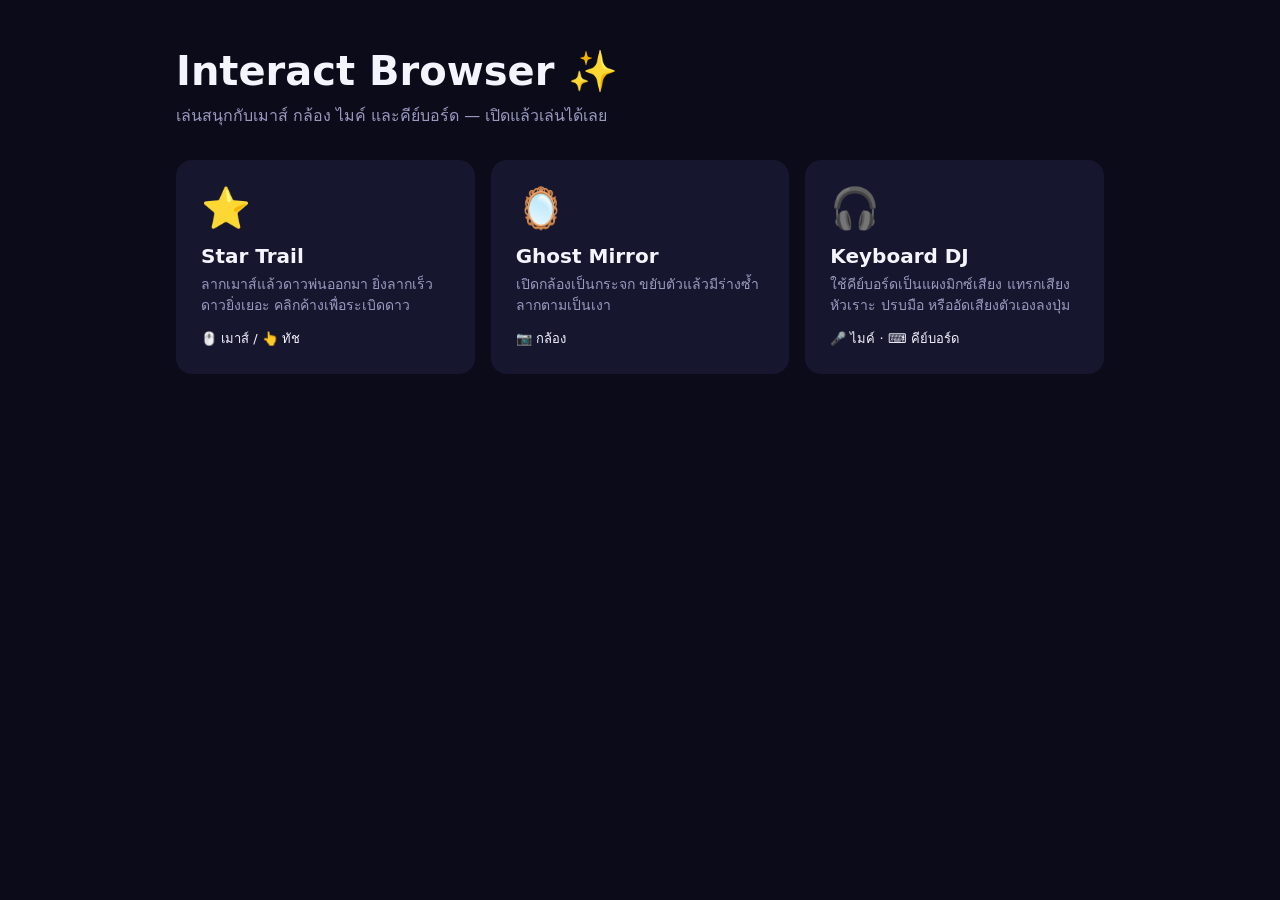
==== index.html @ 5eb58dcb "init" ====
<!doctype html>
<html lang="th">
<head>
  <meta charset="utf-8">
  <meta name="viewport" content="width=device-width, initial-scale=1, viewport-fit=cover">
  <title>Interact Browser</title>
  <link rel="stylesheet" href="css/common.css">
  <style>
    main { max-width: 960px; margin: 0 auto; padding: 48px 16px; }
    header h1 { font-size: 40px; margin: 0 0 8px; }
    header p { color: var(--muted); margin: 0 0 32px; }
    .grid { display: grid; grid-template-columns: repeat(auto-fill, minmax(260px, 1fr)); gap: 16px; }
    .card {
      display: block;
      padding: 24px;
      border-radius: var(--radius);
      background: var(--card);
      text-decoration: none;
      border: 1px solid transparent;
      transition: transform 0.15s, border-color 0.15s;
    }
    a.card:hover { transform: translateY(-4px); border-color: var(--accent); }
    .card .emoji { font-size: 40px; }
    .card h2 { margin: 12px 0 6px; font-size: 20px; }
    .card p { margin: 0 0 12px; color: var(--muted); font-size: 14px; line-height: 1.5; }
    .card .io { font-size: 13px; }
    .card.soon { opacity: 0.45; }
    .card.soon .io::after { content: " · เร็วๆ นี้"; color: var(--muted); }
  </style>
</head>
<body data-page="home">
  <main>
    <header>
      <h1>Interact Browser ✨</h1>
      <p>เล่นสนุกกับเมาส์ กล้อง ไมค์ และคีย์บอร์ด — เปิดแล้วเล่นได้เลย</p>
    </header>
    <div class="grid">
      <a class="card" href="star-trail.html">
        <div class="emoji">⭐</div>
        <h2>Star Trail</h2>
        <p>ลากเมาส์แล้วดาวพ่นออกมา ยิ่งลากเร็วดาวยิ่งเยอะ คลิกค้างเพื่อระเบิดดาว</p>
        <div class="io">🖱️ เมาส์ / 👆 ทัช</div>
      </a>
      <a class="card" href="ghost-mirror.html">
        <div class="emoji">🪞</div>
        <h2>Ghost Mirror</h2>
        <p>เปิดกล้องเป็นกระจก ขยับตัวแล้วมีร่างซ้ำลากตามเป็นเงา</p>
        <div class="io">📷 กล้อง</div>
      </a>
      <a class="card" href="keyboard-dj.html">
        <div class="emoji">🎧</div>
        <h2>Keyboard DJ</h2>
        <p>ใช้คีย์บอร์ดเป็นแผงมิกซ์เสียง แทรกเสียงหัวเราะ ปรบมือ หรืออัดเสียงตัวเองลงปุ่ม</p>
        <div class="io">🎤 ไมค์ · ⌨️ คีย์บอร์ด</div>
      </a>
    </div>
  </main>
  <script src="js/common.js"></script>
</body>
</html>
---- css/common.css ----
:root {
  --bg: #0b0b1a;
  --fg: #f4f4ff;
  --muted: #9a9ac0;
  --card: #16162e;
  --accent: #ffd166;
  --radius: 16px;
}

* { box-sizing: border-box; }

html, body {
  margin: 0;
  height: 100%;
  background: var(--bg);
  color: var(--fg);
  font-family: system-ui, -apple-system, "Segoe UI", "Noto Sans Thai", sans-serif;
}

a { color: inherit; }

/* ปุ่มกลับหน้าแรก ใช้ร่วมทุกหน้า */
.home-btn {
  position: fixed;
  top: 16px;
  left: 16px;
  z-index: 10;
  padding: 8px 14px;
  border-radius: 999px;
  background: rgba(255, 255, 255, 0.1);
  backdrop-filter: blur(6px);
  text-decoration: none;
  font-size: 14px;
}
.home-btn:hover { background: rgba(255, 255, 255, 0.2); }

/* แผงควบคุมลอยมุมขวาล่าง */
.panel {
  position: fixed;
  right: 16px;
  bottom: 16px;
  z-index: 10;
  display: flex;
  flex-direction: column;
  gap: 8px;
  padding: 12px;
  border-radius: var(--radius);
  background: rgba(22, 22, 46, 0.75);
  backdrop-filter: blur(8px);
  font-size: 13px;
  user-select: none;
}
.panel .row { display: flex; gap: 6px; align-items: center; flex-wrap: wrap; }
.panel .label { color: var(--muted); min-width: 44px; }

.chip {
  border: 1px solid rgba(255, 255, 255, 0.2);
  background: transparent;
  color: var(--fg);
  padding: 4px 10px;
  border-radius: 999px;
  cursor: pointer;
  font: inherit;
}
.chip:hover { border-color: rgba(255, 255, 255, 0.5); }
.chip.active { background: var(--accent); color: #1a1a1a; border-color: var(--accent); }

kbd {
  display: inline-block;
  padding: 1px 6px;
  border-radius: 4px;
  background: rgba(255, 255, 255, 0.12);
  font-family: ui-monospace, monospace;
  font-size: 12px;
}

.hint {
  position: fixed;
  left: 50%;
  top: 50%;
  transform: translate(-50%, -50%);
  text-align: center;
  color: var(--muted);
  pointer-events: none;
  transition: opacity 0.8s;
}
.hint h1 { color: var(--fg); margin: 0 0 8px; font-size: 32px; }
.hint.hidden { opacity: 0; }

.big-btn {
  padding: 14px 28px;
  border: 0;
  border-radius: 999px;
  background: var(--accent);
  color: #1a1a1a;
  font: inherit;
  font-size: 18px;
  font-weight: 600;
  cursor: pointer;
}
.big-btn:hover { filter: brightness(1.1); }

/* ปุ่มพับแผง — โชว์เฉพาะจอเล็ก */
.panel-toggle { display: none; }

/* หน้าต่างบันทึกไฟล์บนมือถือ */
.save-sheet {
  position: fixed;
  inset: 0;
  z-index: 30;
  display: flex;
  align-items: center;
  justify-content: center;
  padding: 16px;
  background: rgba(0, 0, 0, 0.7);
}
.save-box {
  display: flex;
  flex-direction: column;
  align-items: center;
  gap: 12px;
  width: 100%;
  max-width: 420px;
  padding: 16px;
  border-radius: var(--radius);
  background: var(--card);
}
.save-box img { max-width: 100%; max-height: 55vh; border-radius: 8px; -webkit-touch-callout: default; }
.save-box audio { width: 100%; }
.save-tip { color: var(--muted); font-size: 13px; text-align: center; }
.save-actions { display: flex; flex-wrap: wrap; gap: 8px; justify-content: center; align-items: center; }

/* นิ้วกดง่ายขึ้นบนจอสัมผัส */
@media (pointer: coarse) {
  .chip { padding: 8px 12px; }
  .panel kbd, .panel .row:has(kbd) { display: none; }
}

@media (max-width: 600px) {
  .home-btn { top: calc(8px + env(safe-area-inset-top)); left: 8px; }
  .panel {
    left: 8px;
    right: 8px;
    bottom: calc(8px + env(safe-area-inset-bottom));
    max-height: 50vh;
    overflow-y: auto;
    touch-action: pan-y;
  }
  .panel-toggle { display: block; align-self: flex-end; }
  .panel.collapsed { flex-direction: row; flex-wrap: wrap; align-items: center; justify-content: space-between; }
  .panel.collapsed .row:not(.pin) { display: none; }
  .hint h1 { font-size: 24px; }
  .hint { width: calc(100% - 32px); }
}
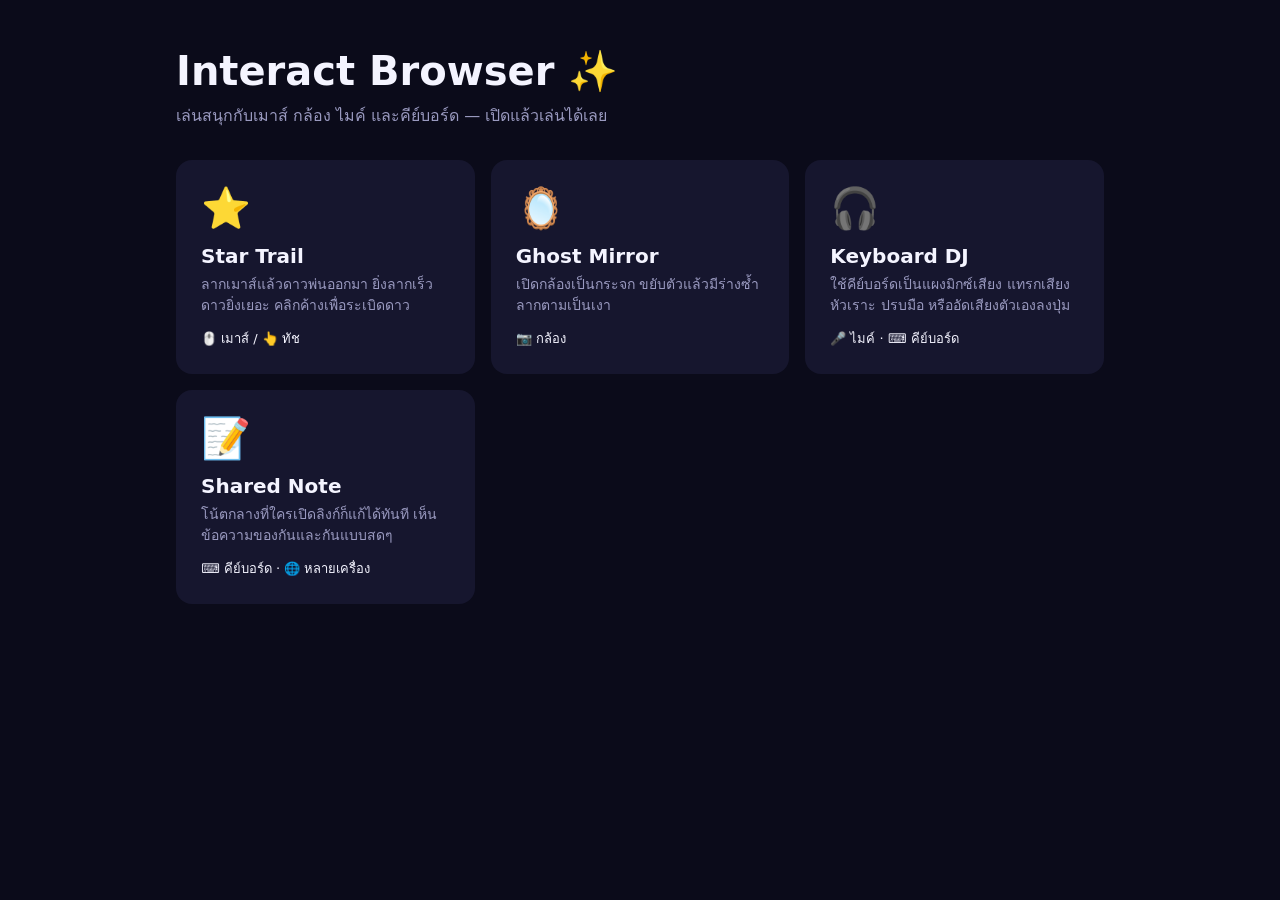
==== commit d4be17d5: "Add Shared Note: live-synced note anyone with the link can edit - Worker routes /api/note/<room> to " ====
--- a/index.html
+++ b/index.html
@@ -53,6 +53,12 @@
         <p>ใช้คีย์บอร์ดเป็นแผงมิกซ์เสียง แทรกเสียงหัวเราะ ปรบมือ หรืออัดเสียงตัวเองลงปุ่ม</p>
         <div class="io">🎤 ไมค์ · ⌨️ คีย์บอร์ด</div>
       </a>
+      <a class="card" href="shared-note.html">
+        <div class="emoji">📝</div>
+        <h2>Shared Note</h2>
+        <p>โน้ตกลางที่ใครเปิดลิงก์ก็แก้ได้ทันที เห็นข้อความของกันและกันแบบสดๆ</p>
+        <div class="io">⌨️ คีย์บอร์ด · 🌐 หลายเครื่อง</div>
+      </a>
     </div>
   </main>
   <script src="js/common.js"></script>
--- a/css/common.css
+++ b/css/common.css
@@ -48,7 +48,9 @@
   background: rgba(22, 22, 46, 0.75);
   backdrop-filter: blur(8px);
   font-size: 13px;
+  -webkit-user-select: none;
   user-select: none;
+  -webkit-touch-callout: none;
 }
 .panel .row { display: flex; gap: 6px; align-items: center; flex-wrap: wrap; }
 .panel .label { color: var(--muted); min-width: 44px; }
